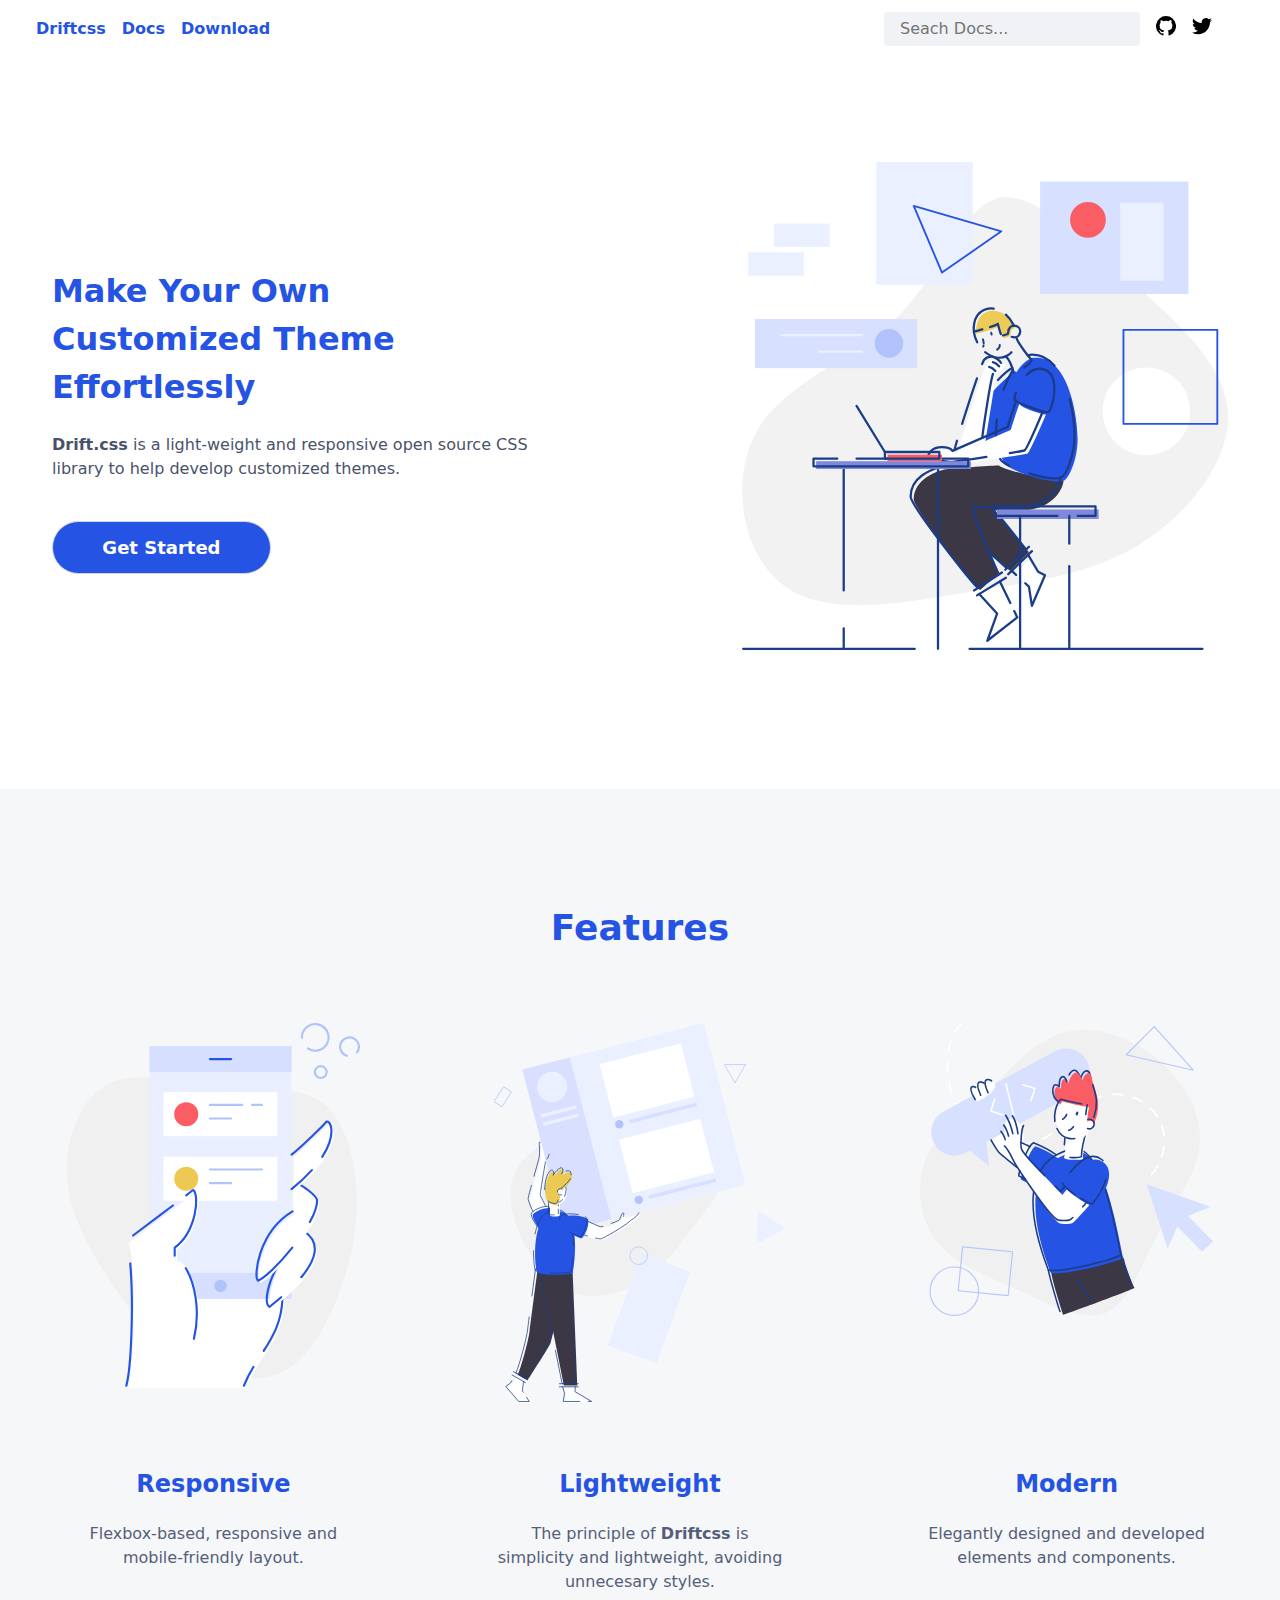
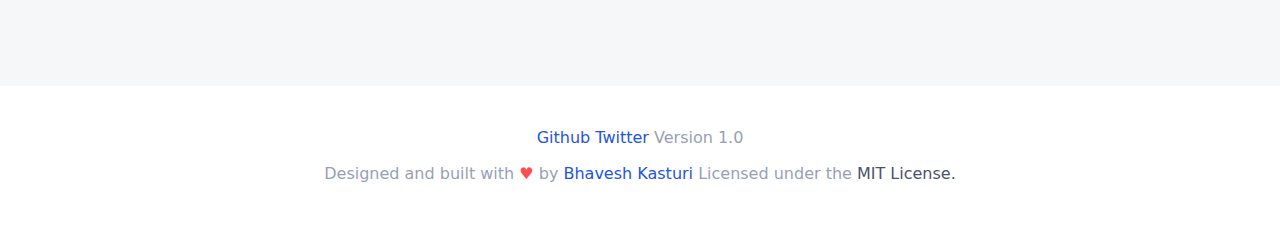
==== index.html @ 304718c5 "initial commit for pr" ====
<!DOCTYPE html>
<html lang="en">
	<head>
		<meta charset="UTF-8" />
		<meta http-equiv="X-UA-Compatible" content="IE=edge" />
		<meta name="viewport" content="width=device-width, initial-scale=1.0" />
		<title>
			Drift CSS - A Lightweight & Responsive Open Source CSS Library
		</title>
		<link rel="stylesheet" href="/css/drift.css" />
		<link rel="stylesheet" href="/css/index.css" />
	</head>
	<body>
		<header>
			<div class="container">
				<nav class="row nav">
					<div class="nav-left">
						<ul class="nav-links">
							<li class="nav-link"><a href="/">Driftcss</a></li>
							<li class="nav-link">
								<a href="/docs/documentation.html">Docs</a>
							</li>
							<li class="nav-link">
								<a href="/docs/documentation.html">Download</a>
							</li>
						</ul>
					</div>
					<div class="nav-right">
						<form action="/" id="docsearch">
							<input
								id="docsearch-input"
								placeholder="Seach Docs..."
								type="search"
							/>
						</form>
						<ul class="nav-links social-icons hide">
							<li class="nav-link">
								<a href="https://github.com/duhbhavesh/driftcss"
									><img
										class="social-icon"
										src="/docs/img/homepage/github.svg"
										alt="Github"
								/></a>
							</li>
							<li class="nav-link">
								<a href="https://twitter.com/duhbhavesh"
									><img
										class="social-icon"
										src="/docs/img/homepage/twitter.svg"
										alt="Twitter"
								/></a>
							</li>
						</ul>
					</div>
				</nav>
			</div>
		</header>
		<section id="section-hero">
			<div class="row container hero">
				<div class="hero-block-text">
					<h1 class="hero-title">
						Make Your Own Customized Theme Effortlessly
					</h1>
					<p class="hero-para">
						<b>Drift.css</b> is a light-weight and responsive open source CSS
						library to help develop customized themes.
					</p>
					<a
						href="/docs/documentation.html"
						id="btn-link"
						class="btn hero-btn btn-primary btn-link btn-pill"
						role="button"
						>Get Started</a
					>
				</div>
				<div class="hero-block-img">
					<img
						class="hero-img"
						src="/docs//img//homepage/hero.svg"
						alt="Hero Image"
					/>
				</div>
			</div>
		</section>
		<section id="section-feature">
			<h2 class="feature-heading">Features</h2>
			<div class="row container feature">
				<div class="feature-details feature-1">
					<div class="feature-img">
						<img class="feat-img" src="/docs/img/homepage/feat-1.svg" alt="" />
					</div>
					<div class="feature-text">
						<h3 class="feature-title">Responsive</h3>
						<p class="feature-desc">
							Flexbox-based, responsive and mobile-friendly layout.
						</p>
					</div>
				</div>
				<div class="feature-details feature-2">
					<div class="feature-img">
						<img class="feat-img" src="/docs/img/homepage/feat-2.svg" alt="" />
					</div>
					<div class="feature-text">
						<h3 class="feature-title">Lightweight</h3>
						<p class="feature-desc">
							The principle of <b>Driftcss</b> is simplicity and lightweight,
							avoiding unnecesary styles.
						</p>
					</div>
				</div>
				<div class="feature-details feature-3">
					<div class="feature-img">
						<img class="feat-img" src="/docs/img/homepage/feat-3.svg" alt="" />
					</div>
					<div class="feature-text">
						<h3 class="feature-title">Modern</h3>
						<p class="feature-desc">
							Elegantly designed and developed elements and components.
						</p>
					</div>
				</div>
			</div>
		</section>
		<footer>
			<div class="container footer">
				<p class="footer-text">
					<a href="https://github.com/duhbhavesh">Github</a>
					<a href="https://twitter.com/duhbhavesh">Twitter</a>
					<span class="footer-version">Version 1.0</span>
				</p>
				<p class="footer-text footer-bottom-text">
					Designed and built with <span class="footer-heart">♥</span> by
					<a href="https://bhaveshkasturi.netlify.app/">Bhavesh Kasturi</a>
					Licensed under the
					<span class="footer-license">MIT License.</span>
				</p>
			</div>
		</footer>
	</body>
</html>
---- css/drift.css ----
/*! normalize.css v8.0.1 | MIT License | github.com/necolas/normalize.css */
/* Document
   ========================================================================== */
/**
 * 1. Correct the line height in all browsers.
 * 2. Prevent adjustments of font size after orientation changes in iOS.
 */
html {
  line-height: 1.15;
  /* 1 */
  -webkit-text-size-adjust: 100%;
  /* 2 */
}

/* Sections
   ========================================================================== */
/**
 * Remove the margin in all browsers.
 */
body {
  margin: 0;
}

/**
 * Render the `main` element consistently in IE.
 */
main {
  display: block;
}

/**
 * Correct the font size and margin on `h1` elements within `section` and
 * `article` contexts in Chrome, Firefox, and Safari.
 */
h1 {
  font-size: 2em;
  margin: 0.67em 0;
}

/* Grouping content
   ========================================================================== */
/**
 * 1. Add the correct box sizing in Firefox.
 * 2. Show the overflow in Edge and IE.
 */
hr {
  box-sizing: content-box;
  /* 1 */
  height: 0;
  /* 1 */
  overflow: visible;
  /* 2 */
}

/**
 * 1. Correct the inheritance and scaling of font size in all browsers.
 * 2. Correct the odd `em` font sizing in all browsers.
 */
pre {
  font-family: monospace, monospace;
  /* 1 */
  font-size: 1em;
  /* 2 */
}

/* Text-level semantics
   ========================================================================== */
/**
 * Remove the gray background on active links in IE 10.
 */
a {
  background-color: transparent;
}

/**
 * 1. Remove the bottom border in Chrome 57-
 * 2. Add the correct text decoration in Chrome, Edge, IE, Opera, and Safari.
 */
abbr[title] {
  border-bottom: none;
  /* 1 */
  text-decoration: underline;
  /* 2 */
  text-decoration: underline dotted;
  /* 2 */
}

/**
 * Add the correct font weight in Chrome, Edge, and Safari.
 */
b,
strong {
  font-weight: bolder;
}

/**
 * 1. Correct the inheritance and scaling of font size in all browsers.
 * 2. Correct the odd `em` font sizing in all browsers.
 */
code,
kbd,
samp {
  font-family: monospace, monospace;
  /* 1 */
  font-size: 1em;
  /* 2 */
}

/**
 * Add the correct font size in all browsers.
 */
small {
  font-size: 80%;
}

/**
 * Prevent `sub` and `sup` elements from affecting the line height in
 * all browsers.
 */
sub,
sup {
  font-size: 75%;
  line-height: 0;
  position: relative;
  vertical-align: baseline;
}

sub {
  bottom: -0.25em;
}

sup {
  top: -0.5em;
}

/* Embedded content
   ========================================================================== */
/**
 * Remove the border on images inside links in IE 10.
 */
img {
  border-style: none;
}

/* Forms
   ========================================================================== */
/**
 * 1. Change the font styles in all browsers.
 * 2. Remove the margin in Firefox and Safari.
 */
button,
input,
optgroup,
select,
textarea {
  font-family: inherit;
  /* 1 */
  font-size: 100%;
  /* 1 */
  line-height: 1.15;
  /* 1 */
  margin: 0;
  /* 2 */
}

/**
 * Show the overflow in IE.
 * 1. Show the overflow in Edge.
 */
button,
input {
  /* 1 */
  overflow: visible;
}

/**
 * Remove the inheritance of text transform in Edge, Firefox, and IE.
 * 1. Remove the inheritance of text transform in Firefox.
 */
button,
select {
  /* 1 */
  text-transform: none;
}

/**
 * Correct the inability to style clickable types in iOS and Safari.
 */
button,
[type=button],
[type=reset],
[type=submit] {
  -webkit-appearance: button;
}

/**
 * Remove the inner border and padding in Firefox.
 */
button::-moz-focus-inner,
[type=button]::-moz-focus-inner,
[type=reset]::-moz-focus-inner,
[type=submit]::-moz-focus-inner {
  border-style: none;
  padding: 0;
}

/**
 * Restore the focus styles unset by the previous rule.
 */
button:-moz-focusring,
[type=button]:-moz-focusring,
[type=reset]:-moz-focusring,
[type=submit]:-moz-focusring {
  outline: 1px dotted ButtonText;
}

/**
 * Correct the padding in Firefox.
 */
fieldset {
  padding: 0.35em 0.75em 0.625em;
}

/**
 * 1. Correct the text wrapping in Edge and IE.
 * 2. Correct the color inheritance from `fieldset` elements in IE.
 * 3. Remove the padding so developers are not caught out when they zero out
 *    `fieldset` elements in all browsers.
 */
legend {
  box-sizing: border-box;
  /* 1 */
  color: inherit;
  /* 2 */
  display: table;
  /* 1 */
  max-width: 100%;
  /* 1 */
  padding: 0;
  /* 3 */
  white-space: normal;
  /* 1 */
}

/**
 * Add the correct vertical alignment in Chrome, Firefox, and Opera.
 */
progress {
  vertical-align: baseline;
}

/**
 * Remove the default vertical scrollbar in IE 10+.
 */
textarea {
  overflow: auto;
}

/**
 * 1. Add the correct box sizing in IE 10.
 * 2. Remove the padding in IE 10.
 */
[type=checkbox],
[type=radio] {
  box-sizing: border-box;
  /* 1 */
  padding: 0;
  /* 2 */
}

/**
 * Correct the cursor style of increment and decrement buttons in Chrome.
 */
[type=number]::-webkit-inner-spin-button,
[type=number]::-webkit-outer-spin-button {
  height: auto;
}

/**
 * 1. Correct the odd appearance in Chrome and Safari.
 * 2. Correct the outline style in Safari.
 */
[type=search] {
  -webkit-appearance: textfield;
  /* 1 */
  outline-offset: -2px;
  /* 2 */
}

/**
 * Remove the inner padding in Chrome and Safari on macOS.
 */
[type=search]::-webkit-search-decoration {
  -webkit-appearance: none;
}

/**
 * 1. Correct the inability to style clickable types in iOS and Safari.
 * 2. Change font properties to `inherit` in Safari.
 */
::-webkit-file-upload-button {
  -webkit-appearance: button;
  /* 1 */
  font: inherit;
  /* 2 */
}

/* Interactive
   ========================================================================== */
/*
 * Add the correct display in Edge, IE 10+, and Firefox.
 */
details {
  display: block;
}

/*
 * Add the correct display in all browsers.
 */
summary {
  display: list-item;
}

/* Misc
   ========================================================================== */
/**
 * Add the correct display in IE 10+.
 */
template {
  display: none;
}

/**
 * Add the correct display in IE 10.
 */
[hidden] {
  display: none;
}

*,
*::before,
*::after {
  box-sizing: inherit;
  margin: 0;
  padding: 0;
}

/* Works on Firefox */
* {
  scrollbar-width: thin;
  scrollbar-color: #2553e3 white;
}

/* Works on Chrome, Edge, and Safari */
*::-webkit-scrollbar {
  width: 0.6rem;
}

*::-webkit-scrollbar-track {
  background: white;
}

*::-webkit-scrollbar-thumb {
  background-color: #2553e3;
  border-radius: 1rem;
  border: 3px solid white;
}

html {
  box-sizing: border-box;
  font-size: 20px;
  line-height: 1.5;
  -webkit-tap-highlight-color: transparent;
  scroll-behavior: smooth;
}

body {
  background: #fff;
  color: #545e7a;
  font-family: -apple-system, system-ui, BlinkMacSystemFont, "Segoe UI", Roboto, "Helvetica Neue", sans-serif;
  font-size: 0.8rem;
  overflow-x: hidden;
}

a {
  color: #2553e3;
  outline: none;
  text-decoration: none;
}
a:focus, a:hover, a:active, a.active {
  text-decoration: underline;
}

img {
  max-width: 100%;
}

.hide {
  display: none;
}

.container {
  margin: 0 auto;
  max-width: 1280px;
  padding-left: 0.4rem;
  padding-right: 0.4rem;
  position: relative;
  width: 100%;
}

.alert {
  margin-top: 1rem;
  padding: 0.4rem;
  border: 1px solid;
  border-radius: 0.2rem;
  border-color: #d3d7e1;
  color: #fff;
}
.alert-default {
  color: #4a526b;
}
.alert-primary {
  background-color: #2553e3;
  border-color: #4068e6;
}
.alert-success {
  background-color: #0be881;
}
.alert-warning {
  background-color: #ff9800;
}
.alert-error {
  background-color: #ff4d4f;
}

.avatars-default {
  display: flex;
  justify-content: center;
}

.avatar {
  width: 90%;
}

.avatars-bg {
  display: flex;
  justify-content: space-around;
}

.avatar-bg {
  font-size: 0.4rem;
  width: 2rem;
  height: 2rem;
  text-align: center;
  margin-top: auto;
  margin-bottom: auto;
  border-radius: 0.2rem;
  color: #4a526b;
}
.avatar-bg-1 {
  color: #fff;
  background-color: #ea4949;
}
.avatar-bg-2 {
  background-color: #e2dcff;
}
.avatar-bg-3 {
  background-color: #b1dcff;
}
.avatar-bg-4 {
  color: #fff;
  background-color: #98c662;
}
.avatar-bg-text {
  display: block;
  margin-top: 30%;
  font-weight: 600;
}

@media (min-width: 600px) {
  .avatar-bg {
    font-size: 0.8rem;
    width: 3.2rem;
    height: 3.2rem;
  }
}
.badges,
.badges-pill {
  display: flex;
  flex-wrap: wrap;
  margin-top: 1rem;
}

.badge {
  font-size: 0.6rem;
  margin: 0 0.4rem 0.4rem 0.4rem;
  padding: 0.2rem 0.8rem;
  border: 1px solid #d3d7e1;
  border-radius: 0.2rem;
  background-color: white;
  color: #fff;
  font-weight: 600;
}
.badge-default {
  color: #4a526b;
}
.badge-primary {
  background-color: #2553e3;
}
.badge-success {
  background-color: #0be881;
}
.badge-secondary {
  background-color: #ff9800;
}
.badge-error {
  background-color: #ff4d4f;
}
.badge-pill {
  border-radius: 2rem;
}

.buttons {
  display: flex;
  flex-wrap: wrap;
  justify-content: flex-start;
  margin-top: 1rem;
}
.buttons-floats {
  margin-top: 3.2rem;
  position: relative;
}

.btn {
  cursor: pointer;
  color: #4a526b;
  background-color: white;
  border-radius: 0.2rem;
  border: 1px solid #d3d7e1;
  text-align: center;
  margin: 0.2rem;
  padding: 0.4rem 1rem;
  transition: all 150ms ease-in;
  outline: none;
}
.btn-primary {
  color: #fff;
  background-color: #2553e3;
}
.btn-secondary {
  color: #4a526b;
  background-color: #d5defa;
}
.btn-error {
  color: #fff;
  background-color: #ff4d4f;
}
.btn-link {
  display: inline-block;
  color: #2553e3;
}
.btn-link:focus {
  border: 1px solid #2553e3;
}
.btn-link:hover, .btn-link:active, .btn-link:focus {
  text-decoration: none;
}
.btn-pill {
  border-radius: 1rem;
  padding: 0.4rem 1.2rem;
}
.btn-square {
  width: 2rem;
  padding-left: 0;
  padding-right: 0;
}
.btn-circle {
  width: 1.8rem;
  border-radius: 50%;
}
.btn-top-right {
  position: absolute;
  top: 0;
  right: 0;
  opacity: 0.8;
}
.btn-top-right:hover {
  opacity: 1;
  color: #ff4d4f;
}
.btn-fab {
  font-size: 1.2rem;
  width: 2.5rem;
  padding: 0.5rem;
  position: absolute;
  right: 0.4rem;
  bottom: 0.2rem;
  transition: all 100ms ease-in;
  box-shadow: 0 0.2rem 0.2rem 0 #979fb7;
}
.btn-fab-arrow {
  position: fixed;
  z-index: 100;
  right: 1rem;
  bottom: 1.6rem;
}

#btn-link {
  color: #fff;
}

.cards {
  display: flex;
  flex-wrap: wrap;
  flex-direction: column;
  align-items: center;
}

.card {
  position: relative;
  border: 1px solid #d3d7e1;
  border-radius: 0.2rem;
  padding: 0.8rem;
  width: 100%;
  height: 100%;
  margin-top: 1.6rem;
}
.card-img {
  border-radius: 0.2rem;
  margin-bottom: 0.8rem;
}
.card-para {
  margin-top: 0.6rem;
  padding: 0.4rem;
}

.product {
  position: relative;
  padding: 0.6rem;
  border-radius: 0.6rem;
}
.product:hover {
  transition: all 300ms ease-in-out;
  box-shadow: rgba(149, 157, 165, 0.2) 0px 8px 10px;
}
.product .card-img {
  margin: 0;
}
.product-details {
  display: flex;
  justify-content: space-between;
  align-items: center;
  margin-bottom: 0.4rem;
}
.product #product-title {
  font-size: 0.8rem;
  color: #4a526b;
}
.product-price .new-price {
  font-weight: 700;
}
.product-price .old-price {
  color: #979fb7;
  font-size: 0.6rem;
  font-weight: 600;
  text-decoration: line-through;
}
.product .btn-top-right {
  top: 10px;
  right: 10px;
}
.product .btn-cart {
  margin: 0;
  font-weight: 600;
}
.product .btn-cart:hover {
  background-color: #4068e6;
}

.card-overlay {
  border-radius: 0.6rem;
}
.card-overlay .overlay-img {
  filter: brightness(0.6);
  transition: transform 0.2s;
}
.card-overlay .overlay-img:hover {
  transform: scale(1.04);
}
.card-overlay .overlay-text {
  padding: 0.8rem;
  position: absolute;
  top: 3.2rem;
}
.card-overlay .overlay-heading {
  color: #fff;
}
.card-overlay .card-content {
  color: #f1f2f6;
  padding: 0.2rem;
  font-size: 0.8rem;
}
.card-overlay .overlay-details {
  display: flex;
  position: absolute;
  width: 90%;
  justify-content: space-between;
  padding: 0.8rem;
  bottom: 6%;
}
.card-overlay .product-price {
  margin-top: 1rem;
  color: #fff;
  font-size: 1rem;
}
.card-overlay .product-price .old-price {
  color: white;
}
.card-overlay .product-rating {
  color: #fff;
}

@media (min-width: 600px) {
  .card {
    width: 60%;
  }
}
@media (min-width: 768px) {
  .cards {
    justify-content: center;
    flex-direction: row;
  }

  .card {
    width: 45%;
    margin: 0 auto;
    margin: 0.4rem;
    margin-top: 1.2rem;
  }

  .card-overlay .overlay-details {
    bottom: 10%;
  }
}
@media (min-width: 960px) {
  .cards {
    justify-content: center;
    flex-direction: row;
  }

  .card {
    width: 45%;
    margin: 0.4rem;
    margin-top: 1.2rem;
  }
}
.grids {
  margin-top: 0.8rem;
}

.row {
  display: flex;
  flex-direction: column;
  padding: 0;
  width: 100%;
}
.row.row-no-padding {
  padding: 0;
}
.row.row-no-padding > .column {
  padding: 0;
}
.row.row-wrap {
  flex-wrap: wrap;
}
.row.row-top {
  align-items: flex-start;
}
.row.row-bottom {
  align-items: flex-end;
}
.row.row-center {
  align-items: center;
}
.row.row-stretch {
  align-items: stretch;
}
.row.row-baseline {
  align-items: baseline;
}
.row .column {
  display: block;
  flex: 1 1 auto;
  margin-left: 0;
  max-width: 100%;
  width: 100%;
}
.row .column.column-offset-10 {
  margin-left: 10%;
}
.row .column.column-offset-20 {
  margin-left: 20%;
}
.row .column.column-offset-25 {
  margin-left: 25%;
}
.row .column.column-offset-33, .row .column.column-offset-34 {
  margin-left: 33.3333%;
}
.row .column.column-offset-40 {
  margin-left: 40%;
}
.row .column.column-offset-50 {
  margin-left: 50%;
}
.row .column.column-offset-60 {
  margin-left: 60%;
}
.row .column.column-offset-66, .row .column.column-offset-67 {
  margin-left: 66.6666%;
}
.row .column.column-offset-75 {
  margin-left: 75%;
}
.row .column.column-offset-80 {
  margin-left: 80%;
}
.row .column.column-offset-90 {
  margin-left: 90%;
}
.row .column.column-10 {
  flex: 0 0 10%;
  max-width: 10%;
}
.row .column.column-20 {
  flex: 0 0 20%;
  max-width: 20%;
}
.row .column.column-25 {
  flex: 0 0 25%;
  max-width: 25%;
}
.row .column.column-33, .row .column.column-34 {
  flex: 0 0 33.3333%;
  max-width: 33.3333%;
}
.row .column.column-40 {
  flex: 0 0 40%;
  max-width: 40%;
}
.row .column.column-50 {
  flex: 0 0 50%;
  max-width: 50%;
}
.row .column.column-60 {
  flex: 0 0 60%;
  max-width: 60%;
}
.row .column.column-66, .row .column.column-67 {
  flex: 0 0 66.6666%;
  max-width: 66.6666%;
}
.row .column.column-75 {
  flex: 0 0 75%;
  max-width: 75%;
}
.row .column.column-80 {
  flex: 0 0 80%;
  max-width: 80%;
}
.row .column.column-90 {
  flex: 0 0 90%;
  max-width: 90%;
}
.row .column .column-top {
  align-self: flex-start;
}
.row .column .column-bottom {
  align-self: flex-end;
}
.row .column .column-center {
  align-self: center;
}

.column-demo {
  display: block;
  background: #d5defa;
  border-radius: 0.2rem;
  font-size: 0.9rem;
  font-weight: 600;
  height: 2.8rem;
  line-height: 2.8rem;
  margin-bottom: 2rem;
  text-align: center;
}

@media (min-width: 600px) {
  .row {
    flex-direction: row;
  }
  .row .column {
    margin-bottom: inherit;
    padding: 0 1rem;
  }
}
.images {
  margin-top: 1.6rem;
}

.img-responsive {
  display: block;
  height: auto;
  max-width: 100%;
}

.images-round-thumbnail {
  display: flex;
  flex-direction: column;
  width: 100%;
}
.images-round-thumbnail > img {
  margin-top: 2rem;
}

.img-rounded {
  border-radius: 50%;
}

.img-thumbnail {
  border-radius: 0.2rem;
  border: 0.6rem solid #f1f2f6;
}

@media (min-width: 600px) {
  .images-round-thumbnail {
    flex-direction: row;
    width: 50%;
  }
  .images-round-thumbnail > img {
    margin-right: 0.4rem;
  }
}
.input-group {
  display: flex;
  flex-direction: column;
  margin-top: 0.8rem;
}
.input-label {
  font-size: 0.7rem;
  margin-bottom: 0.2rem;
}
.input-box {
  padding: 0.4rem;
  border: 1px solid #d3d7e1;
  border-radius: 0.2rem;
  width: 100%;
  transition: background 0.2s, border 0.2s, box-shadow 0.2s;
}
.input-box:focus {
  border-color: #2553e3;
  outline: none;
}
.input-radio > .input-icon:checked {
  border-color: red;
  background-color: red;
}
.input .is-success {
  border-color: #0be881;
  background-color: #f5fcf7;
}
.input .is-error {
  border-color: #ff4d4f;
  background-color: #fcf9f7;
}
.input .input-hint {
  font-size: 0.7rem;
  margin-top: 0.2rem;
}
.input .input-hint-success {
  color: #0be881;
}
.input .input-hint-error {
  color: #ff4d4f;
}

@media (min-width: 600px) {
  .input-box {
    width: 60%;
  }
}
.lists {
  display: flex;
  flex-direction: column;
  align-items: flex-start;
  margin-top: 0.8rem;
}
.lists .list {
  display: flex;
  flex-direction: column;
  padding: 1rem;
  border-radius: 0.4rem;
  box-shadow: rgba(149, 157, 165, 0.2) 0px 8px 24px;
  margin: 0.8rem;
}
.lists .list-item {
  padding: 0.6rem;
}
.lists .list-default {
  list-style: circle;
  list-style-position: inside;
}
.lists .list-stack .list-item:not(:last-child) {
  border-bottom: 1px solid #d3d7e1;
}

.modals {
  position: relative;
  margin-top: 0.8rem;
}

.modal {
  position: relative;
  border-radius: 0.2rem;
  margin-top: 0.8rem;
  box-shadow: rgba(0, 0, 0, 0.1) 0px 4px 6px -1px, rgba(0, 0, 0, 0.06) 0px 2px 4px -1px;
}
.modal-title {
  font-size: 0.9rem;
  color: #4a526b;
  margin-top: 0.8rem;
}
.modal-para {
  margin-top: 0.8rem;
  margin-bottom: 0.8rem;
}

#modal {
  display: none;
  position: absolute;
  top: 50%;
  left: 50%;
  transform: translate(-50%, -50%);
  padding: 0.8rem;
  border-radius: 0.2rem;
  background-color: white;
}

#modal-overlay {
  display: none;
  position: fixed;
  top: 0;
  left: 0;
  right: 0;
  bottom: 0;
  background-color: rgba(20, 20, 20, 0.2);
}

#modal.open {
  display: block;
}

#modal-overlay.open {
  display: block;
}

.navbars {
  margin-top: 0.8rem;
}

.navbar {
  text-align: center;
}
.navbar-brand {
  margin-left: 0.6rem;
}
.navbar .nav-item:not(:last-of-type) {
  margin-right: 0.6rem;
}
.navbar-link {
  text-transform: uppercase;
  font-weight: 600;
}

@media (min-width: 960px) {
  .navbar {
    display: flex;
    justify-content: space-around;
    align-items: center;
    border-radius: 0.2rem;
    justify-content: space-between;
    padding: 0.2rem;
    margin: 0.4rem;
    box-shadow: rgba(0, 0, 0, 0.1) 0px 4px 6px -1px, rgba(0, 0, 0, 0.06) 0px 2px 4px -1px;
  }
}
.ratings {
  margin-top: 0.8rem;
}

.rating {
  font-size: 0.6rem;
  color: #4a526b;
}
.rating .fa-star {
  color: #4068e6;
}

.toasts {
  margin-top: 0.8rem;
}

.toast {
  display: flex;
  justify-content: space-between;
  border: 1px solid;
  width: auto;
  align-items: center;
  padding: 0.6rem;
  margin-bottom: 0.8rem;
  color: #fff;
  font-weight: 600;
  border-radius: 0.2rem;
  box-shadow: rgba(0, 0, 0, 0.1) 0px 4px 6px -1px, rgba(0, 0, 0, 0.06) 0px 2px 4px -1px;
}
.toast-details {
  display: flex;
}
.toast-icon, .toast-msg {
  margin-right: 0.4rem;
}
.toast-info {
  background-color: #2553e3;
  border-color: #4068e6;
}
.toast-success {
  background-color: #0be881;
  border-color: #0be881;
}
.toast-error {
  background-color: #ff4d4f;
  border-color: #ff4d4f;
}
.toast-warning {
  background-color: #ff9800;
  border-color: #ff9800;
}
.toast .fa-times {
  cursor: pointer;
}

#toast-demo-open {
  margin-bottom: 1.2rem;
}

#toast-demo {
  display: none;
  position: fixed;
  bottom: 1.2rem;
  align-items: center;
  justify-content: center;
}

#toast-demo.open {
  display: flex;
}

@media (min-width: 600px) {
  .toast {
    width: 50%;
  }

  #toast-demo {
    width: auto;
    left: 50%;
    right: auto;
    transform: translateX(-50%);
  }
}

/*# sourceMappingURL=drift.css.map */
---- css/index.css ----
ul {
  list-style: none;
}

.nav {
  text-align: center;
  align-items: center;
}
.nav-links {
  padding: 0;
}
.nav-link {
  font-weight: 700;
}

#docsearch {
  display: flex;
  align-items: center;
  justify-content: center;
}
#docsearch-input {
  border-style: none;
  border-radius: 0.2rem;
  padding: 0.4rem;
  padding-left: 0.8rem;
  padding-right: 2rem;
  background-color: #f1f2f6;
}

#section-hero {
  margin-top: 1.8rem;
  margin-bottom: 1.8rem;
}

.hero {
  flex-direction: column-reverse;
}
.hero-block-text, .hero-block-img {
  margin: 1rem;
  margin-top: 1.8rem;
}
.hero-block-text {
  display: flex;
  flex-direction: column;
}
.hero-title {
  text-align: center;
  color: #2553e3;
}
.hero-para {
  text-align: center;
  color: #4a526b;
}
.hero-btn {
  font-size: 0.9rem;
  padding: 0.6rem 2rem;
  border-radius: 2rem;
  font-weight: 600;
  margin: 0 auto;
  margin-top: 2rem;
  max-width: 60%;
}

#section-feature {
  margin-top: 4rem;
  padding-top: 5.6rem;
  background-color: #f6f7f9;
}

.feature {
  margin-top: 2.4rem;
}
.feature .feat-img {
  max-width: 100%;
}
.feature-details {
  width: 80%;
  margin: 0 auto;
  margin-bottom: 4.8rem;
  padding: 1rem;
}
.feature-heading {
  text-align: center;
  font-weight: 700;
  font-size: 1.8rem;
  color: #2553e3;
}
.feature-text {
  margin-top: 1.6rem;
  text-align: center;
}
.feature-title {
  font-size: 1.2rem;
  margin-bottom: 1rem;
  color: #2553e3;
}

.footer {
  padding: 2rem;
  text-align: center;
}
.footer-text {
  margin-bottom: 0.6rem;
}
.footer-heart {
  color: #ff4d4f;
}
.footer-version, .footer-bottom-text {
  color: #979fb7;
}
.footer-license {
  color: #4a526b;
}

@media (min-width: 600px) {
  .nav {
    justify-content: space-between;
    padding: 0.6rem;
  }
  .nav-links {
    display: flex;
    align-items: center;
    margin-right: 2.4rem;
  }
  .nav-link {
    margin-left: 0.8rem;
  }
  .nav .nav-right,
.nav .social-icons {
    display: flex;
  }
  .nav .social-icon {
    width: 1rem;
  }

  .hero {
    flex-direction: row;
    justify-content: space-between;
    padding: 0.4rem;
    align-items: center;
  }
  .hero-block-text {
    width: 60%;
  }
  .hero-block-img {
    width: 50%;
  }
  .hero-title, .hero-para {
    text-align: left;
  }
  .hero-btn {
    padding: 0.6rem 1.2rem;
    margin: 0;
    margin-top: 2rem;
  }

  .feature {
    flex-direction: column;
  }
  .feature-details {
    width: 50%;
  }
  .feature-img {
    height: 75%;
  }
}
@media (min-width: 960px) {
  .hero {
    flex-direction: row;
    justify-content: space-between;
    padding: 1.6rem;
  }
  .hero-block-text {
    width: 40%;
  }
  .hero-block-img {
    width: 40%;
  }
  .hero-btn {
    width: 45%;
  }

  .feature {
    flex-direction: row;
  }
  .feature-details {
    width: 26%;
  }
}

/*# sourceMappingURL=index.css.map */
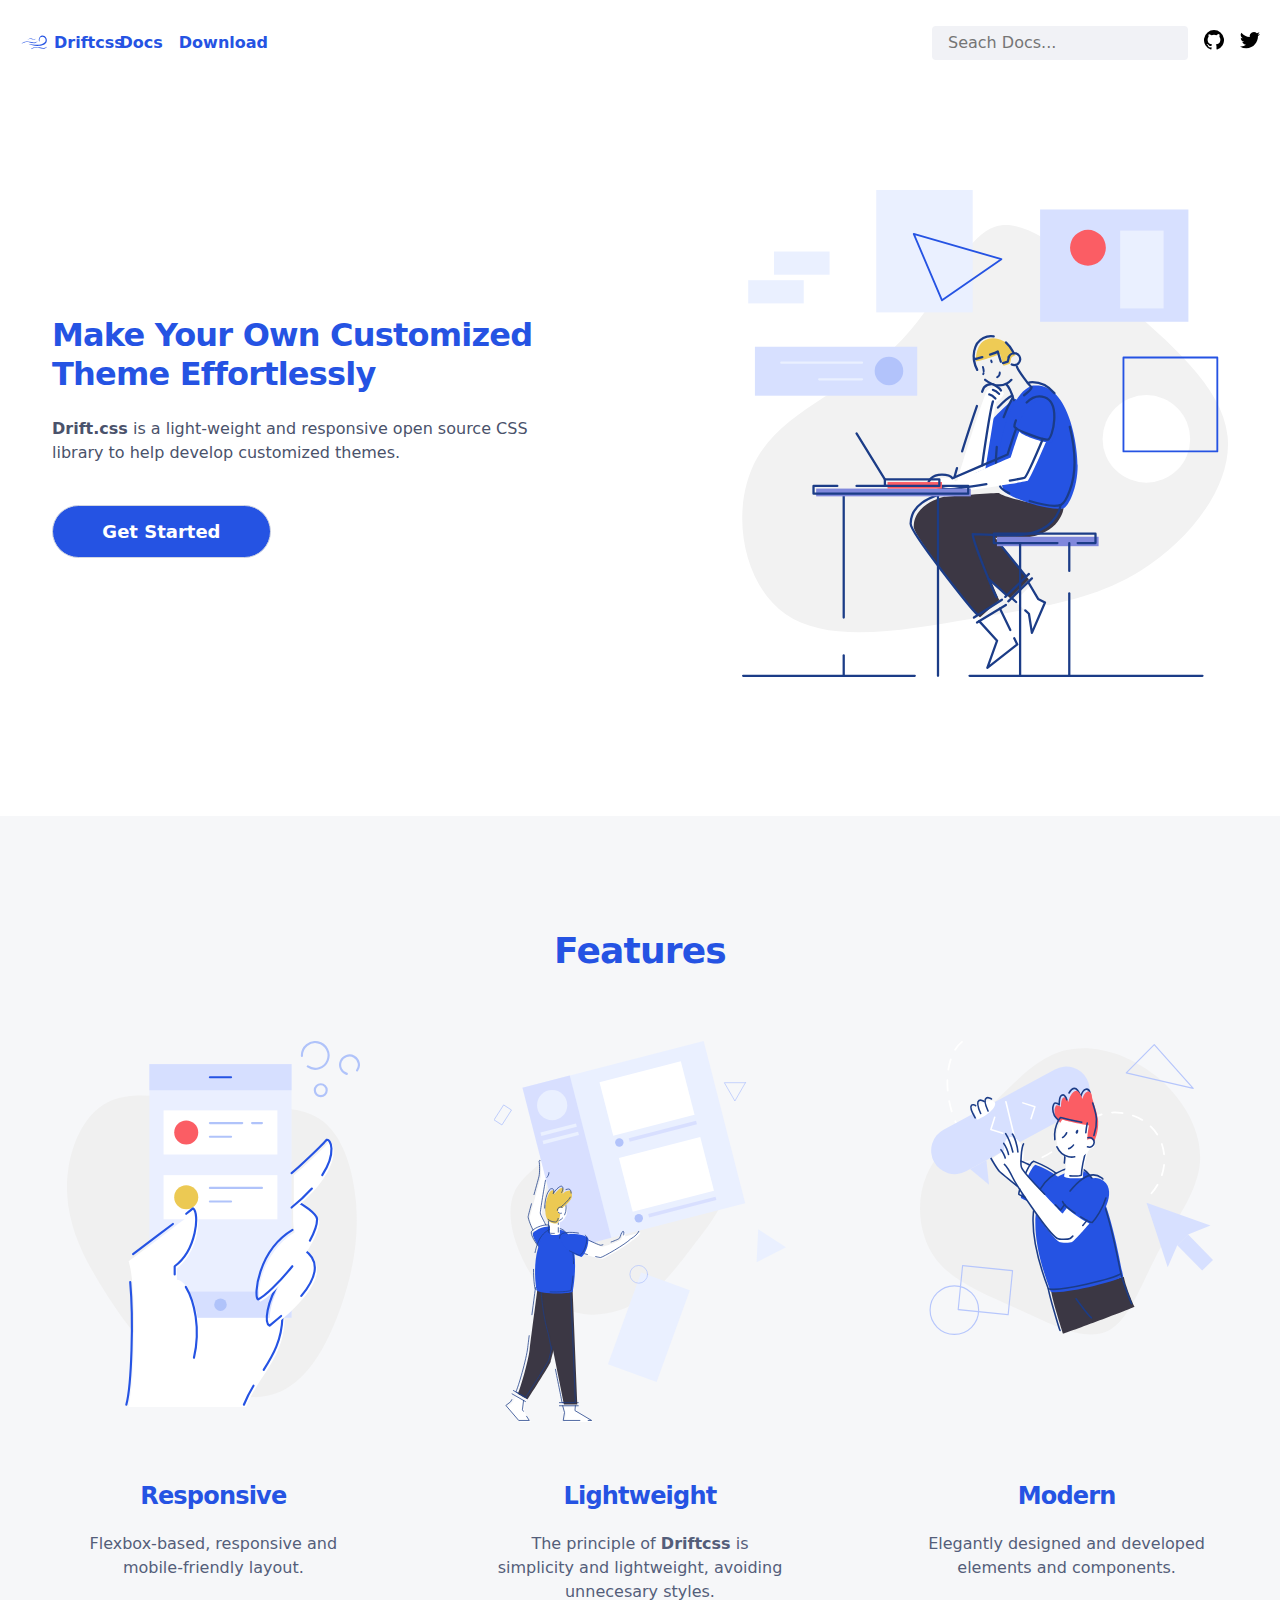
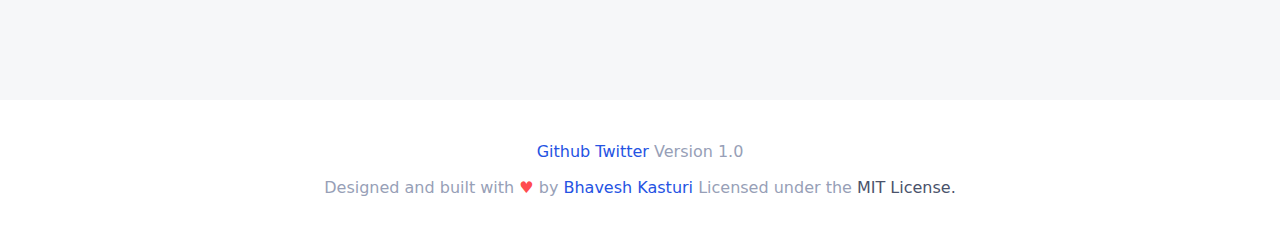
==== commit 14c906cf: "feat: add logo" ====
--- a/index.html
+++ b/index.html
@@ -1,140 +1,160 @@
 <!DOCTYPE html>
 <html lang="en">
-	<head>
-		<meta charset="UTF-8" />
-		<meta http-equiv="X-UA-Compatible" content="IE=edge" />
-		<meta name="viewport" content="width=device-width, initial-scale=1.0" />
-		<title>
-			Drift CSS - A Lightweight & Responsive Open Source CSS Library
-		</title>
-		<link rel="stylesheet" href="/css/drift.css" />
-		<link rel="stylesheet" href="/css/index.css" />
-	</head>
-	<body>
-		<header>
-			<div class="container">
-				<nav class="row nav">
-					<div class="nav-left">
-						<ul class="nav-links">
-							<li class="nav-link"><a href="/">Driftcss</a></li>
-							<li class="nav-link">
-								<a href="/docs/documentation.html">Docs</a>
-							</li>
-							<li class="nav-link">
-								<a href="/docs/documentation.html">Download</a>
-							</li>
-						</ul>
-					</div>
-					<div class="nav-right">
-						<form action="/" id="docsearch">
-							<input
-								id="docsearch-input"
-								placeholder="Seach Docs..."
-								type="search"
-							/>
-						</form>
-						<ul class="nav-links social-icons hide">
-							<li class="nav-link">
-								<a href="https://github.com/duhbhavesh/driftcss"
-									><img
-										class="social-icon"
-										src="/docs/img/homepage/github.svg"
-										alt="Github"
-								/></a>
-							</li>
-							<li class="nav-link">
-								<a href="https://twitter.com/duhbhavesh"
-									><img
-										class="social-icon"
-										src="/docs/img/homepage/twitter.svg"
-										alt="Twitter"
-								/></a>
-							</li>
-						</ul>
-					</div>
-				</nav>
-			</div>
-		</header>
-		<section id="section-hero">
-			<div class="row container hero">
-				<div class="hero-block-text">
-					<h1 class="hero-title">
-						Make Your Own Customized Theme Effortlessly
-					</h1>
-					<p class="hero-para">
-						<b>Drift.css</b> is a light-weight and responsive open source CSS
-						library to help develop customized themes.
-					</p>
-					<a
-						href="/docs/documentation.html"
-						id="btn-link"
-						class="btn hero-btn btn-primary btn-link btn-pill"
-						role="button"
-						>Get Started</a
-					>
-				</div>
-				<div class="hero-block-img">
-					<img
-						class="hero-img"
-						src="/docs//img//homepage/hero.svg"
-						alt="Hero Image"
-					/>
-				</div>
-			</div>
-		</section>
-		<section id="section-feature">
-			<h2 class="feature-heading">Features</h2>
-			<div class="row container feature">
-				<div class="feature-details feature-1">
-					<div class="feature-img">
-						<img class="feat-img" src="/docs/img/homepage/feat-1.svg" alt="" />
-					</div>
-					<div class="feature-text">
-						<h3 class="feature-title">Responsive</h3>
-						<p class="feature-desc">
-							Flexbox-based, responsive and mobile-friendly layout.
-						</p>
-					</div>
-				</div>
-				<div class="feature-details feature-2">
-					<div class="feature-img">
-						<img class="feat-img" src="/docs/img/homepage/feat-2.svg" alt="" />
-					</div>
-					<div class="feature-text">
-						<h3 class="feature-title">Lightweight</h3>
-						<p class="feature-desc">
-							The principle of <b>Driftcss</b> is simplicity and lightweight,
-							avoiding unnecesary styles.
-						</p>
-					</div>
-				</div>
-				<div class="feature-details feature-3">
-					<div class="feature-img">
-						<img class="feat-img" src="/docs/img/homepage/feat-3.svg" alt="" />
-					</div>
-					<div class="feature-text">
-						<h3 class="feature-title">Modern</h3>
-						<p class="feature-desc">
-							Elegantly designed and developed elements and components.
-						</p>
-					</div>
-				</div>
-			</div>
-		</section>
-		<footer>
-			<div class="container footer">
-				<p class="footer-text">
-					<a href="https://github.com/duhbhavesh">Github</a>
-					<a href="https://twitter.com/duhbhavesh">Twitter</a>
-					<span class="footer-version">Version 1.0</span>
-				</p>
-				<p class="footer-text footer-bottom-text">
-					Designed and built with <span class="footer-heart">♥</span> by
-					<a href="https://bhaveshkasturi.netlify.app/">Bhavesh Kasturi</a>
-					Licensed under the
-					<span class="footer-license">MIT License.</span>
-				</p>
-			</div>
-		</footer>
-	</body>
+   <head>
+      <meta charset="UTF-8" />
+      <meta http-equiv="X-UA-Compatible" content="IE=edge" />
+      <meta name="viewport" content="width=device-width, initial-scale=1.0" />
+      <title>
+         Drift CSS - A Lightweight & Responsive Open Source CSS Library
+      </title>
+      <link rel="shortcut icon" href="favicon.ico" />
+      <link rel="stylesheet" href="/css/drift.css" />
+      <link rel="stylesheet" href="/css/index.css" />
+   </head>
+   <body>
+      <header>
+         <div class="container">
+            <nav class="row nav">
+               <div class="nav-left">
+                  <ul class="nav-links">
+                     <div class="nav-brand">
+                        <img class="nav-logo" src="/static/drift.svg" />
+                        <li class="nav-link nav-brand-title">
+                           <a href="/">Driftcss</a>
+                        </li>
+                     </div>
+
+                     <li class="nav-link">
+                        <a href="/docs/documentation.html">Docs</a>
+                     </li>
+                     <li class="nav-link">
+                        <a href="/docs/documentation.html">Download</a>
+                     </li>
+                  </ul>
+               </div>
+               <div class="nav-right">
+                  <form action="/" id="docsearch">
+                     <input
+                        id="docsearch-input"
+                        placeholder="Seach Docs..."
+                        type="search"
+                     />
+                  </form>
+                  <ul class="nav-links social-icons hide">
+                     <li class="nav-link">
+                        <a href="https://github.com/duhbhavesh/driftcss"
+                           ><img
+                              class="social-icon"
+                              src="/docs/img/homepage/github.svg"
+                              alt="Github"
+                        /></a>
+                     </li>
+                     <li class="nav-link">
+                        <a href="https://twitter.com/duhbhavesh"
+                           ><img
+                              class="social-icon"
+                              src="/docs/img/homepage/twitter.svg"
+                              alt="Twitter"
+                        /></a>
+                     </li>
+                  </ul>
+               </div>
+            </nav>
+         </div>
+      </header>
+      <section id="section-hero">
+         <div class="row container hero">
+            <div class="hero-block-text">
+               <h1 class="hero-title">
+                  Make Your Own Customized Theme Effortlessly
+               </h1>
+               <p class="hero-para">
+                  <b>Drift.css</b> is a light-weight and responsive open source
+                  CSS library to help develop customized themes.
+               </p>
+               <a
+                  href="/docs/documentation.html"
+                  id="btn-link"
+                  class="btn hero-btn btn-primary btn-link btn-pill"
+                  role="button"
+                  >Get Started</a
+               >
+            </div>
+            <div class="hero-block-img">
+               <img
+                  class="hero-img"
+                  src="/docs//img//homepage/hero.svg"
+                  alt="Hero Image"
+               />
+            </div>
+         </div>
+      </section>
+      <section id="section-feature">
+         <h2 class="feature-heading">Features</h2>
+         <div class="row container feature">
+            <div class="feature-details feature-1">
+               <div class="feature-img">
+                  <img
+                     class="feat-img"
+                     src="/docs/img/homepage/feat-1.svg"
+                     alt=""
+                  />
+               </div>
+               <div class="feature-text">
+                  <h3 class="feature-title">Responsive</h3>
+                  <p class="feature-desc">
+                     Flexbox-based, responsive and mobile-friendly layout.
+                  </p>
+               </div>
+            </div>
+            <div class="feature-details feature-2">
+               <div class="feature-img">
+                  <img
+                     class="feat-img"
+                     src="/docs/img/homepage/feat-2.svg"
+                     alt=""
+                  />
+               </div>
+               <div class="feature-text">
+                  <h3 class="feature-title">Lightweight</h3>
+                  <p class="feature-desc">
+                     The principle of <b>Driftcss</b> is simplicity and
+                     lightweight, avoiding unnecesary styles.
+                  </p>
+               </div>
+            </div>
+            <div class="feature-details feature-3">
+               <div class="feature-img">
+                  <img
+                     class="feat-img"
+                     src="/docs/img/homepage/feat-3.svg"
+                     alt=""
+                  />
+               </div>
+               <div class="feature-text">
+                  <h3 class="feature-title">Modern</h3>
+                  <p class="feature-desc">
+                     Elegantly designed and developed elements and components.
+                  </p>
+               </div>
+            </div>
+         </div>
+      </section>
+      <footer>
+         <div class="container footer">
+            <p class="footer-text">
+               <a href="https://github.com/duhbhavesh">Github</a>
+               <a href="https://twitter.com/duhbhavesh">Twitter</a>
+               <span class="footer-version">Version 1.0</span>
+            </p>
+            <p class="footer-text footer-bottom-text">
+               Designed and built with
+               <span class="footer-heart">♥</span> by
+               <a href="https://bhaveshkasturi.netlify.app/">Bhavesh Kasturi</a>
+               Licensed under the
+               <span class="footer-license">MIT License.</span>
+            </p>
+         </div>
+      </footer>
+   </body>
 </html>
--- a/css/drift.css
+++ b/css/drift.css
@@ -343,27 +343,6 @@
   box-sizing: inherit;
   margin: 0;
   padding: 0;
-}
-
-/* Works on Firefox */
-* {
-  scrollbar-width: thin;
-  scrollbar-color: #2553e3 white;
-}
-
-/* Works on Chrome, Edge, and Safari */
-*::-webkit-scrollbar {
-  width: 0.6rem;
-}
-
-*::-webkit-scrollbar-track {
-  background: white;
-}
-
-*::-webkit-scrollbar-thumb {
-  background-color: #2553e3;
-  border-radius: 1rem;
-  border: 3px solid white;
 }
 
 html {
@@ -518,6 +497,23 @@
 }
 .badge-pill {
   border-radius: 2rem;
+}
+.badge-top {
+  position: absolute;
+  padding: 0;
+  margin: 0;
+  border-radius: 50%;
+  text-align: center;
+  right: -0.6rem;
+  top: -0.6rem;
+  z-index: 1;
+  width: 1rem;
+  height: 1rem;
+  letter-spacing: 0;
+  font-weight: 400;
+  font-size: 0.6rem;
+  line-height: 0.8rem;
+  opacity: 1;
 }
 
 .buttons {
@@ -637,6 +633,7 @@
 .product {
   position: relative;
   padding: 0.6rem;
+  border: none;
   border-radius: 0.6rem;
 }
 .product:hover {
@@ -666,8 +663,8 @@
   text-decoration: line-through;
 }
 .product .btn-top-right {
-  top: 10px;
-  right: 10px;
+  top: 13px;
+  right: 13px;
 }
 .product .btn-cart {
   margin: 0;
@@ -950,6 +947,8 @@
   margin-bottom: 0.2rem;
 }
 .input-box {
+  height: 2rem;
+  align-self: center;
   padding: 0.4rem;
   border: 1px solid #d3d7e1;
   border-radius: 0.2rem;
@@ -983,11 +982,6 @@
   color: #ff4d4f;
 }
 
-@media (min-width: 600px) {
-  .input-box {
-    width: 60%;
-  }
-}
 .lists {
   display: flex;
   flex-direction: column;
@@ -1067,30 +1061,193 @@
   margin-top: 0.8rem;
 }
 
+.navbar-nav {
+  flex-direction: column;
+}
+
 .navbar {
-  text-align: center;
+  display: flex;
+  align-items: center;
+  justify-content: space-between;
+  margin-bottom: 0.5rem;
+}
+.navbar .nav-items {
+  display: flex;
+  list-style: none;
+  align-items: center;
+  padding-left: 0;
+  margin: 0;
+}
+.navbar .nav-item:not(:last-of-type) {
+  margin-right: 0.8rem;
+}
+.navbar .nav-item-link {
+  position: relative;
+  cursor: pointer;
+  color: #fff;
+}
+.navbar-link {
+  font-weight: 600;
 }
 .navbar-brand {
+  font-weight: 700;
+}
+.navbar-sm {
+  display: block;
+  background-color: #4068e6;
+  padding: 0.6rem;
+}
+.navbar-md {
+  display: none;
+}
+
+.btn-bars,
+.btn-close {
+  background-color: #4068e6;
+  border: none;
+  padding: 0.2rem;
+}
+.btn-bars:focus,
+.btn-close:focus {
+  border: none;
+}
+
+.btn-close {
+  color: #fff;
+}
+
+.btn-search {
+  border: 1px solid #fff;
+  border-radius: 0;
+  border-bottom-right-radius: 0.2rem;
+  border-top-right-radius: 0.2rem;
+  height: 2rem;
+  margin: 0;
+}
+
+.fas {
+  position: relative;
+  font-size: 0.8rem;
+}
+
+.fas-sidebar {
+  margin-right: 0.6rem;
+}
+
+.fas-sidebar-user {
+  font-size: 0.8rem;
+}
+
+.form-inline {
+  display: flex;
+  max-width: 100%;
+}
+
+.form-control {
+  border-style: none;
+  border-radius: 0;
+  border-bottom-left-radius: 0.2rem;
+  border-top-left-radius: 0.2rem;
+  width: 100%;
+}
+
+.sidebar-nav {
+  background: #fff;
+  height: 100%;
+  left: -100%;
+  top: 0;
+  bottom: 0;
+  overflow: auto;
+  position: fixed;
+  transition: 0.4s ease-in-out;
+  width: 60%;
+  z-index: 5001;
+  box-shadow: 0px 0px 20px rgba(0, 0, 0, 0.3);
+}
+.sidebar-nav .btn {
+  border: none;
+  padding: 0.4rem 0.6rem;
+  margin: 0;
+}
+.sidebar-nav .sidebar-header {
+  background: #4068e6;
+  border-bottom: 1px solid #e4e4e4;
+  padding: 1rem;
+}
+.sidebar-nav .sidebar-links {
+  list-style: none;
+  padding: 1rem;
+  border-bottom: 1px solid #e4e4e4;
+  margin-bottom: 1.6rem;
+}
+.sidebar-nav ul li a {
+  display: flex;
+  align-items: center;
+  padding: 0.4rem 0;
+  font-size: 0.8rem;
+  color: #4a526b;
+}
+.sidebar-nav ul li a:hover {
+  color: #4068e6;
+}
+.sidebar-nav .sidebar-top {
+  display: flex;
+  justify-content: space-between;
+  align-items: center;
+}
+
+.sidebar-nav.active {
+  left: 0;
+}
+
+.sidebar-overlay {
+  background: rgba(0, 0, 0, 0.7);
+  height: 100vh;
+  left: 0;
+  position: fixed;
+  top: 0;
+  -webkit-transition: all 0.5s ease-in-out;
+  transition: all 0.5s ease-in-out;
+  z-index: -1;
+  width: 100%;
+  opacity: 0;
+}
+
+.sidebar-overlay.active {
+  opacity: 1;
+  z-index: 5000;
+}
+
+.sidebar-link {
   margin-left: 0.6rem;
 }
-.navbar .nav-item:not(:last-of-type) {
-  margin-right: 0.6rem;
-}
-.navbar-link {
-  text-transform: uppercase;
-  font-weight: 600;
-}
-
-@media (min-width: 960px) {
+
+@media (min-width: 600px) {
+  .navbar-nav {
+    flex-direction: row;
+  }
+
+  .fas {
+    font-size: 1.2rem;
+  }
+}
+@media (min-width: 840px) {
   .navbar {
+    margin-top: 1rem;
+  }
+
+  .navbar-sm {
+    display: none;
+  }
+
+  .navbar-md {
     display: flex;
-    justify-content: space-around;
-    align-items: center;
-    border-radius: 0.2rem;
-    justify-content: space-between;
-    padding: 0.2rem;
-    margin: 0.4rem;
-    box-shadow: rgba(0, 0, 0, 0.1) 0px 4px 6px -1px, rgba(0, 0, 0, 0.06) 0px 2px 4px -1px;
+    background-color: #4068e6;
+    padding: 0.6rem;
+  }
+
+  .form-inline {
+    width: 50%;
   }
 }
 .ratings {
@@ -1176,5 +1333,56 @@
     transform: translateX(-50%);
   }
 }
+b,
+strong {
+  font-weight: bold;
+}
+
+p {
+  margin-top: 0;
+}
+
+h1,
+h2,
+h3,
+h4,
+h5,
+h6 {
+  font-weight: 700;
+  letter-spacing: -0.04rem;
+  margin-bottom: 1.2rem;
+  margin-top: 0;
+}
+
+h1 {
+  font-size: 2rem;
+  line-height: 1.2;
+}
+
+h2 {
+  font-size: 1.8rem;
+  line-height: 1.25;
+}
+
+h3 {
+  font-size: 1.6rem;
+  line-height: 1.3;
+}
+
+h4 {
+  font-size: 1.4rem;
+  line-height: 1.35;
+}
+
+h5 {
+  font-size: 1.2rem;
+  line-height: 1.5;
+}
+
+h6 {
+  font-size: 1rem;
+  letter-spacing: 0;
+  line-height: 1.4;
+}
 
 /*# sourceMappingURL=drift.css.map */
--- a/css/index.css
+++ b/css/index.css
@@ -6,8 +6,15 @@
   text-align: center;
   align-items: center;
 }
+.nav-left {
+  width: 70%;
+}
 .nav-links {
   padding: 0;
+  display: flex;
+  margin-top: 0.8rem;
+  margin-bottom: 0.8rem;
+  justify-content: space-around;
 }
 .nav-link {
   font-weight: 700;
@@ -44,6 +51,7 @@
   flex-direction: column;
 }
 .hero-title {
+  font-size: 2em;
   text-align: center;
   color: #2553e3;
 }
@@ -120,10 +128,23 @@
   .nav-links {
     display: flex;
     align-items: center;
-    margin-right: 2.4rem;
   }
   .nav-link {
     margin-left: 0.8rem;
+  }
+  .nav-left {
+    width: 30%;
+  }
+  .nav-brand {
+    display: flex;
+    align-items: center;
+  }
+  .nav-logo {
+    width: 30px;
+    height: 30px;
+  }
+  .nav-brand-title {
+    margin-left: 0.2rem;
   }
   .nav .nav-right,
 .nav .social-icons {
@@ -165,6 +186,10 @@
   }
 }
 @media (min-width: 960px) {
+  .nav-left {
+    width: 20%;
+  }
+
   .hero {
     flex-direction: row;
     justify-content: space-between;
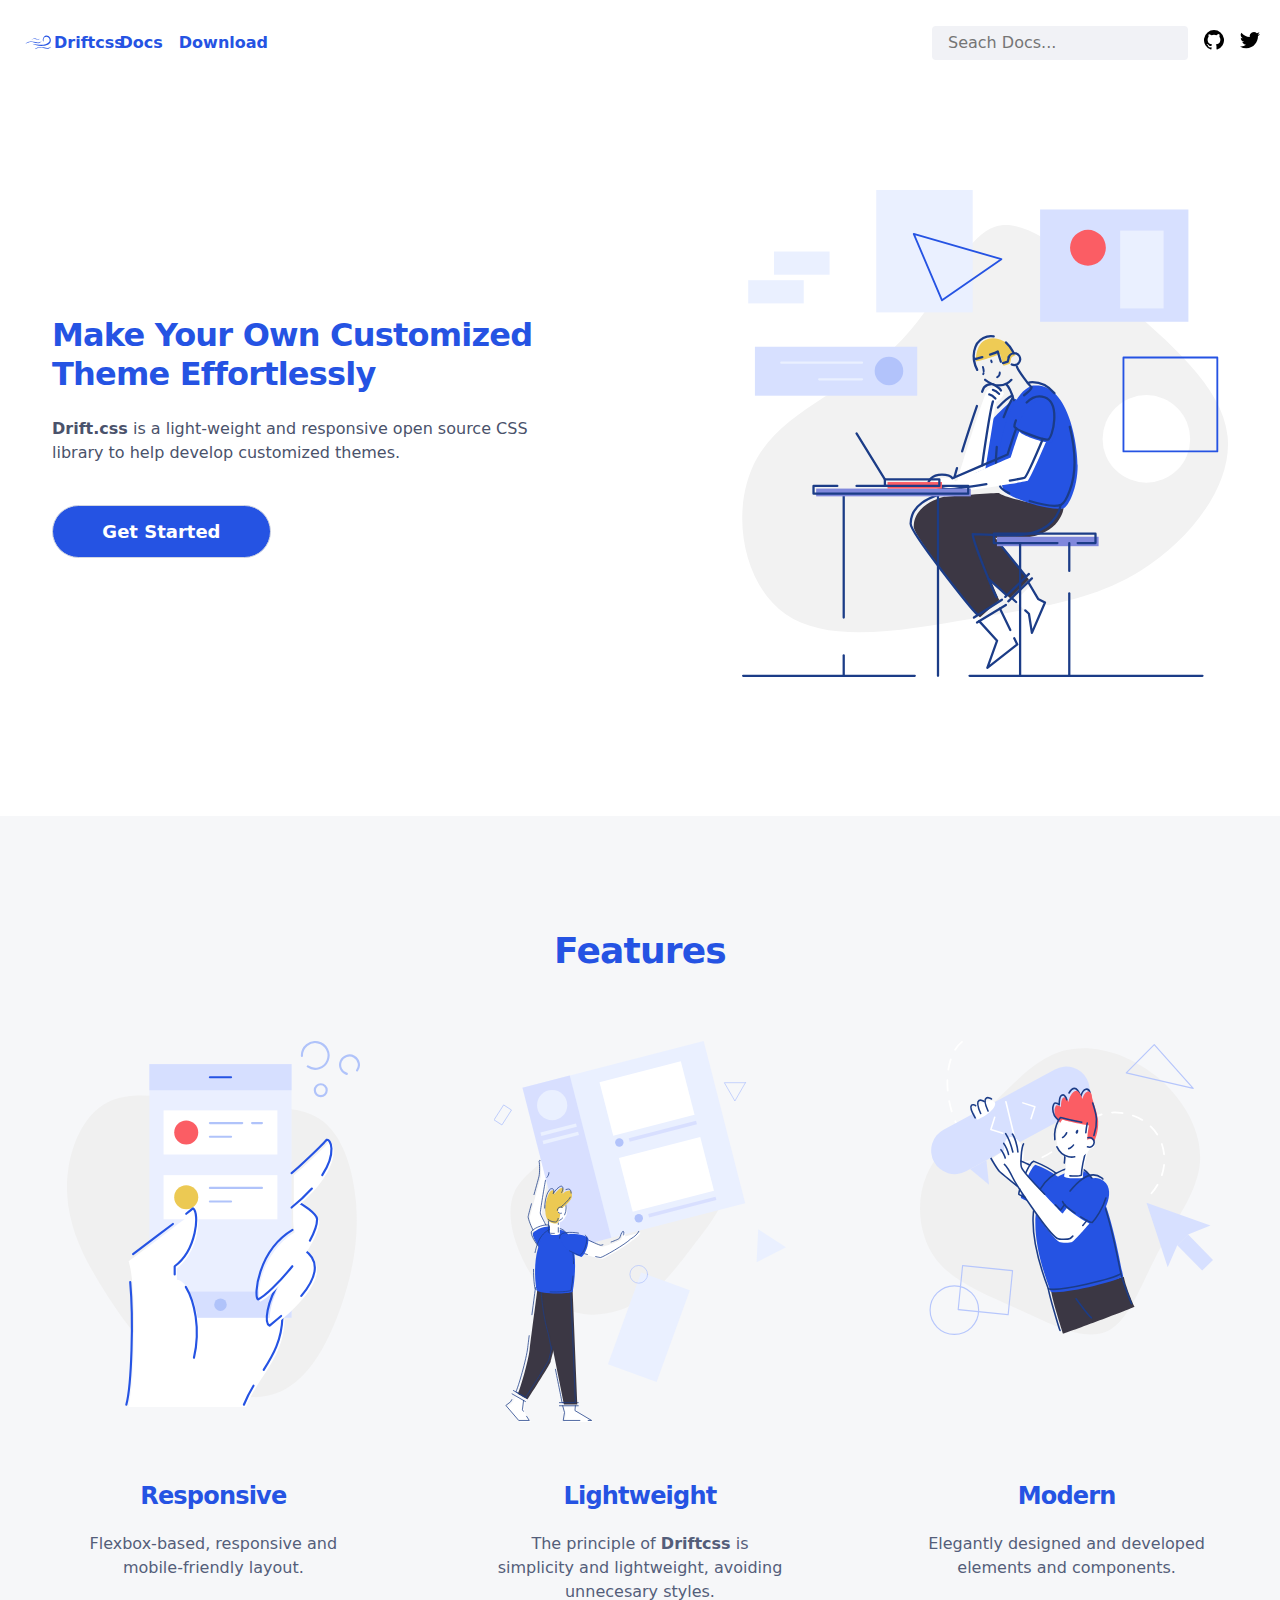
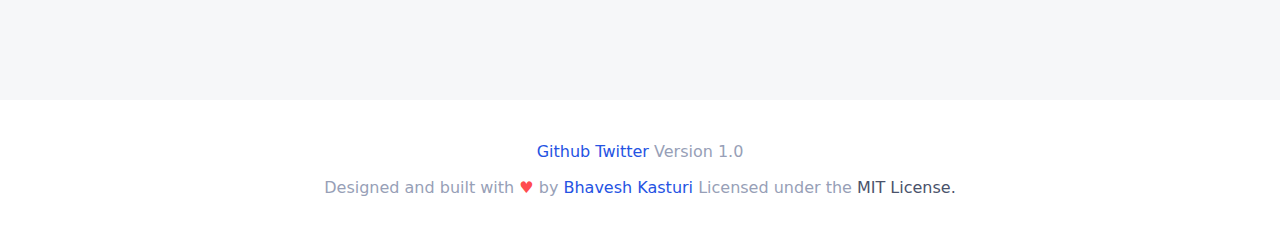
==== commit 76a592d3: "fix: header styling" ====
--- a/index.html
+++ b/index.html
@@ -18,8 +18,8 @@
                <div class="nav-left">
                   <ul class="nav-links">
                      <div class="nav-brand">
-                        <img class="nav-logo" src="/static/drift.svg" />
                         <li class="nav-link nav-brand-title">
+                           <img class="nav-logo" src="/static/drift.svg" />
                            <a href="/">Driftcss</a>
                         </li>
                      </div>
--- a/css/index.css
+++ b/css/index.css
@@ -15,9 +15,24 @@
   margin-top: 0.8rem;
   margin-bottom: 0.8rem;
   justify-content: space-around;
+  flex-direction: row;
+  align-items: center;
+}
+.nav-links-logo {
+  display: flex;
+  flex-direction: column;
 }
 .nav-link {
   font-weight: 700;
+}
+.nav-logo {
+  height: 40px;
+  width: 40px;
+}
+.nav-brand-title {
+  margin-left: 0.2rem;
+  display: flex;
+  align-items: center;
 }
 
 #docsearch {
@@ -145,6 +160,8 @@
   }
   .nav-brand-title {
     margin-left: 0.2rem;
+    display: flex;
+    align-items: center;
   }
   .nav .nav-right,
 .nav .social-icons {
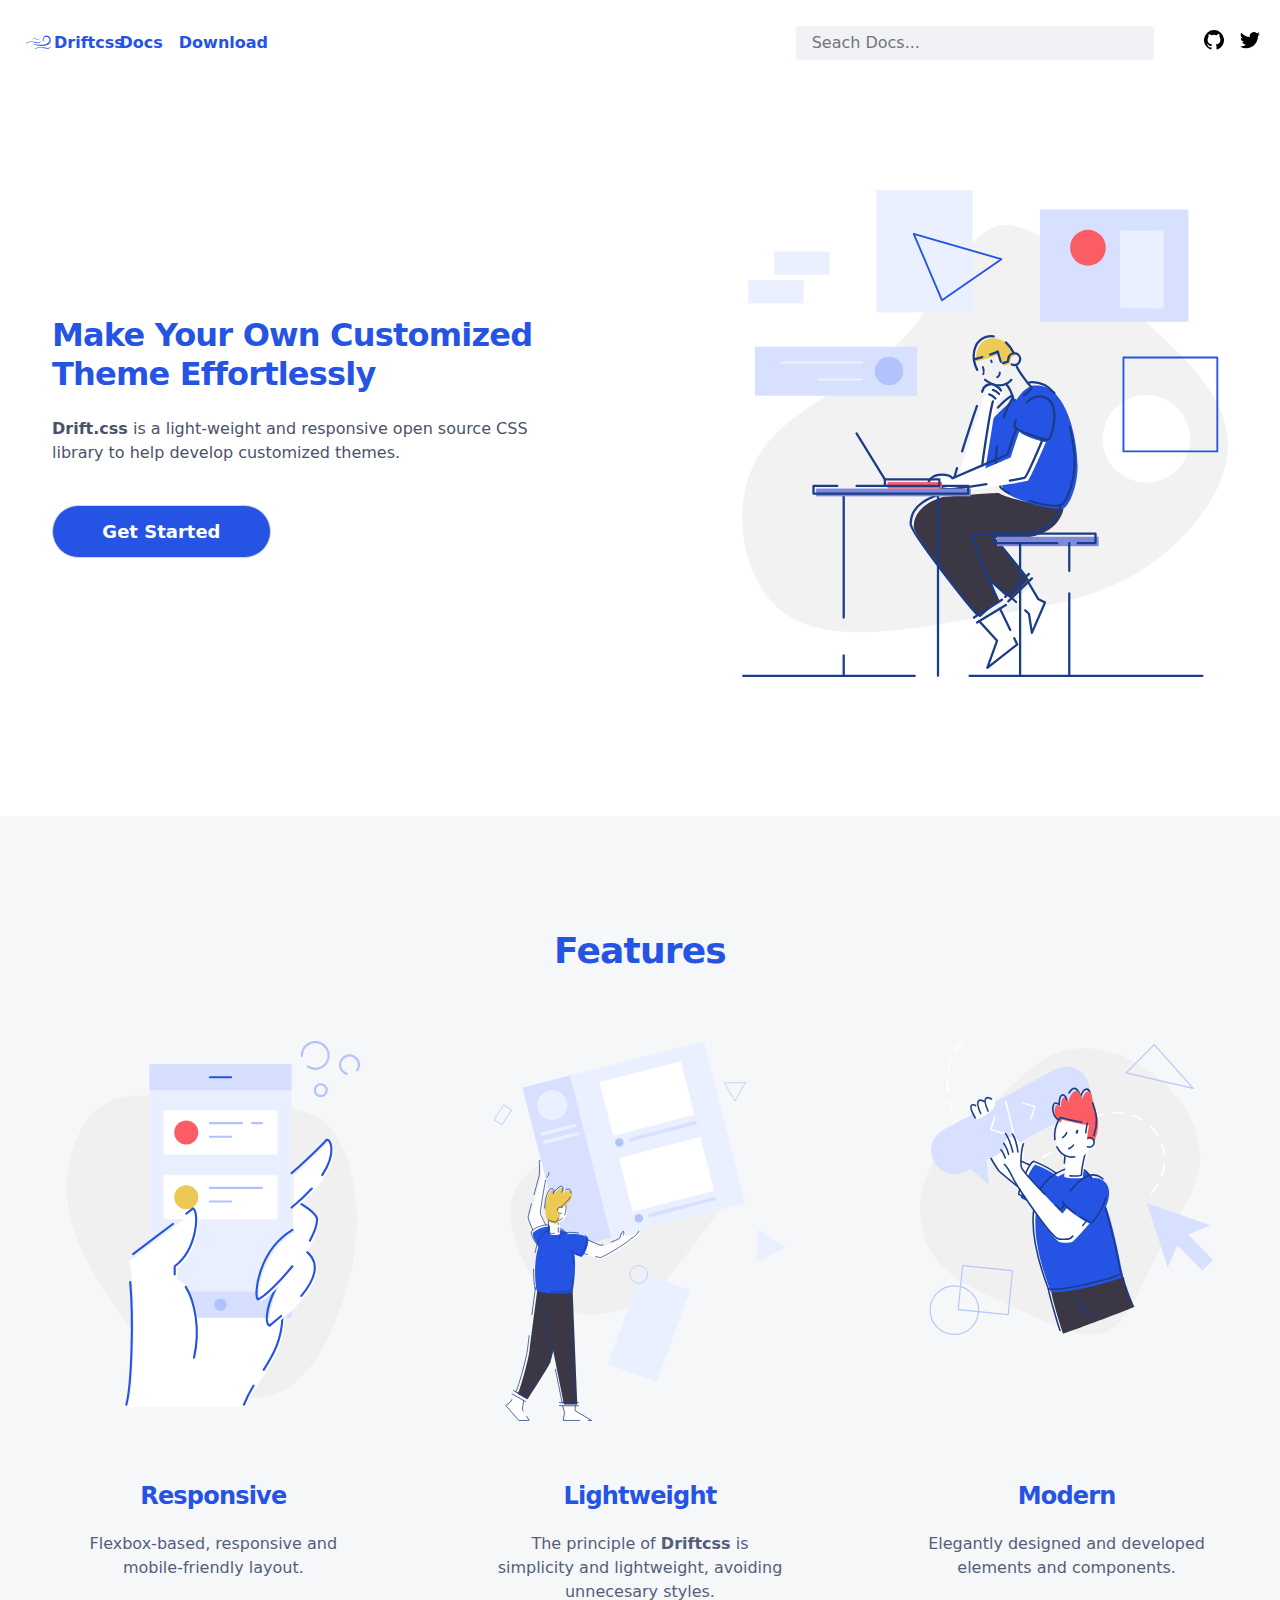
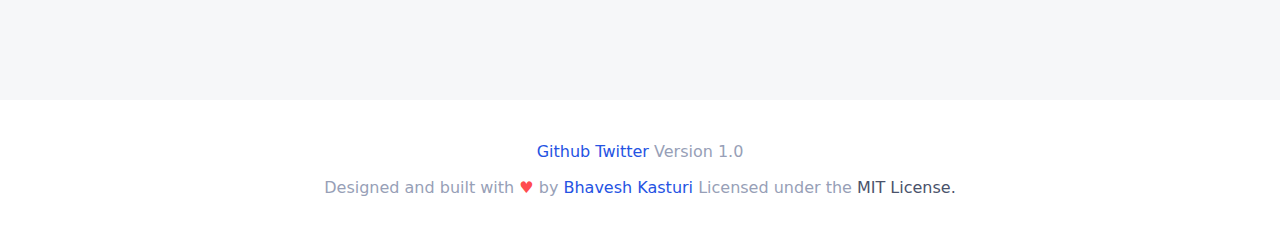
==== commit 895fb221: "feat: add search, modify doc, add download button" ====
--- a/index.html
+++ b/index.html
@@ -28,17 +28,42 @@
                         <a href="/docs/documentation.html">Docs</a>
                      </li>
                      <li class="nav-link">
-                        <a href="/docs/documentation.html">Download</a>
+                        <a
+                           style="cursor: pointer"
+                           onclick="window.open('https://github.com/duhbhavesh/driftcss/releases/download/1.0.0/drift.min.css')"
+                        >
+                           Download
+                        </a>
                      </li>
                   </ul>
                </div>
                <div class="nav-right">
-                  <form action="/" id="docsearch">
+                  <form id="docsearch">
                      <input
                         id="docsearch-input"
                         placeholder="Seach Docs..."
                         type="search"
+                        list="search"
+                        onkeyup="window.location='/docs/documentation.html#' + this.value"
                      />
+
+                     <datalist id="search">
+                        <option value="installation"></option>
+                        <option value="alerts"></option>
+                        <option value="avatars"></option>
+                        <option value="badges"></option>
+                        <option value="buttons"></option>
+                        <option value="cards"></option>
+                        <option value="images"></option>
+                        <option value="inputs"></option>
+                        <option value="lists"></option>
+                        <option value="modals"></option>
+                        <option value="navigation"></option>
+                        <option value="rating"></option>
+                        <option value="grids"></option>
+                        <option value="toast"></option>
+                        <option value="typography"></option>
+                     </datalist>
                   </form>
                   <ul class="nav-links social-icons hide">
                      <li class="nav-link">
--- a/css/index.css
+++ b/css/index.css
@@ -45,7 +45,6 @@
   border-radius: 0.2rem;
   padding: 0.4rem;
   padding-left: 0.8rem;
-  padding-right: 2rem;
   background-color: #f1f2f6;
 }
 
@@ -207,6 +206,18 @@
     width: 20%;
   }
 
+  .nav-right {
+    width: 40%;
+    justify-content: space-between;
+  }
+
+  #docsearch {
+    width: 85%;
+  }
+  #docsearch-input {
+    width: 85%;
+  }
+
   .hero {
     flex-direction: row;
     justify-content: space-between;
